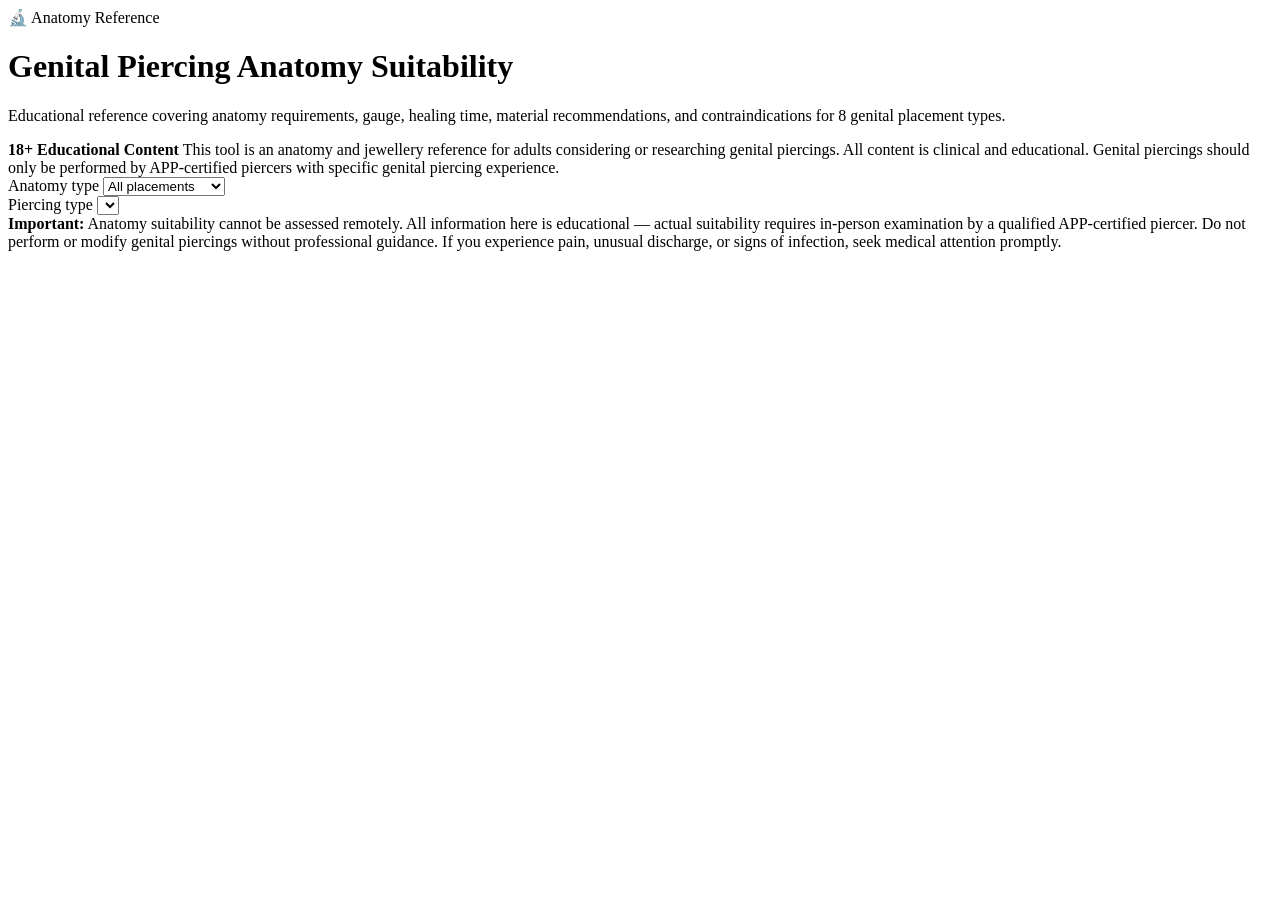
==== index.html @ 676e694c "Publish genital-piercing-suitability standalone widget (static build + docs)" ====
<!DOCTYPE html>
<html lang="en">
<head>
  <meta name="robots" content="noindex, nofollow">
  <script>
    if (window.self !== window.top) {
      document.documentElement.setAttribute('data-theme', 'dark');
      window.addEventListener('message', function(e) {
        if (e.data && e.data.type === 'poli-theme') {
          document.documentElement.setAttribute('data-theme', e.data.light ? 'light' : 'dark');
        }
      });
    }
  </script>
  <meta charset="UTF-8">
  <meta name="viewport" content="width=device-width, initial-scale=1.0">
  <meta name="description" content="Educational anatomy suitability reference for genital piercings — gauge, healing times, material recommendations, and contraindications for 8 genital placement types.">
  <title>Genital Piercing Anatomy Suitability Checker | Poli International</title>
  <link rel="stylesheet" href="/tools/genital-piercing-suitability/css/style.css">
</head>
<body>

<div class="tool-wrapper">

  <header class="tool-header">
    <div class="tool-header__badge">🔬 Anatomy Reference</div>
    <h1>Genital Piercing Anatomy Suitability</h1>
    <p>
      Educational reference covering anatomy requirements, gauge, healing time,
      material recommendations, and contraindications for 8 genital placement types.
    </p>
  </header>

  <div class="age-gate">
    <strong>18+ Educational Content</strong>
    This tool is an anatomy and jewellery reference for adults considering or researching genital piercings.
    All content is clinical and educational. Genital piercings should only be performed by APP-certified
    piercers with specific genital piercing experience.
  </div>

  <div class="select-card">
    <div class="form-grid">
      <div class="form-field">
        <label for="anatomy-filter">Anatomy type</label>
        <select id="anatomy-filter" class="input-field">
          <option value="all">All placements</option>
          <option value="female">Female anatomy</option>
          <option value="male">Male anatomy</option>
        </select>
      </div>
      <div class="form-field">
        <label for="piercing-select">Piercing type</label>
        <select id="piercing-select" class="input-field"></select>
      </div>
    </div>
  </div>

  <div id="piercing-info"></div>

  <div class="disclaimer">
    <strong>Important:</strong> Anatomy suitability cannot be assessed remotely. All information here is
    educational — actual suitability requires in-person examination by a qualified APP-certified piercer.
    Do not perform or modify genital piercings without professional guidance. If you experience pain,
    unusual discharge, or signs of infection, seek medical attention promptly.
  </div>

</div>

<script src="/tools/genital-piercing-suitability/js/app.js"></script>
</body>
</html>
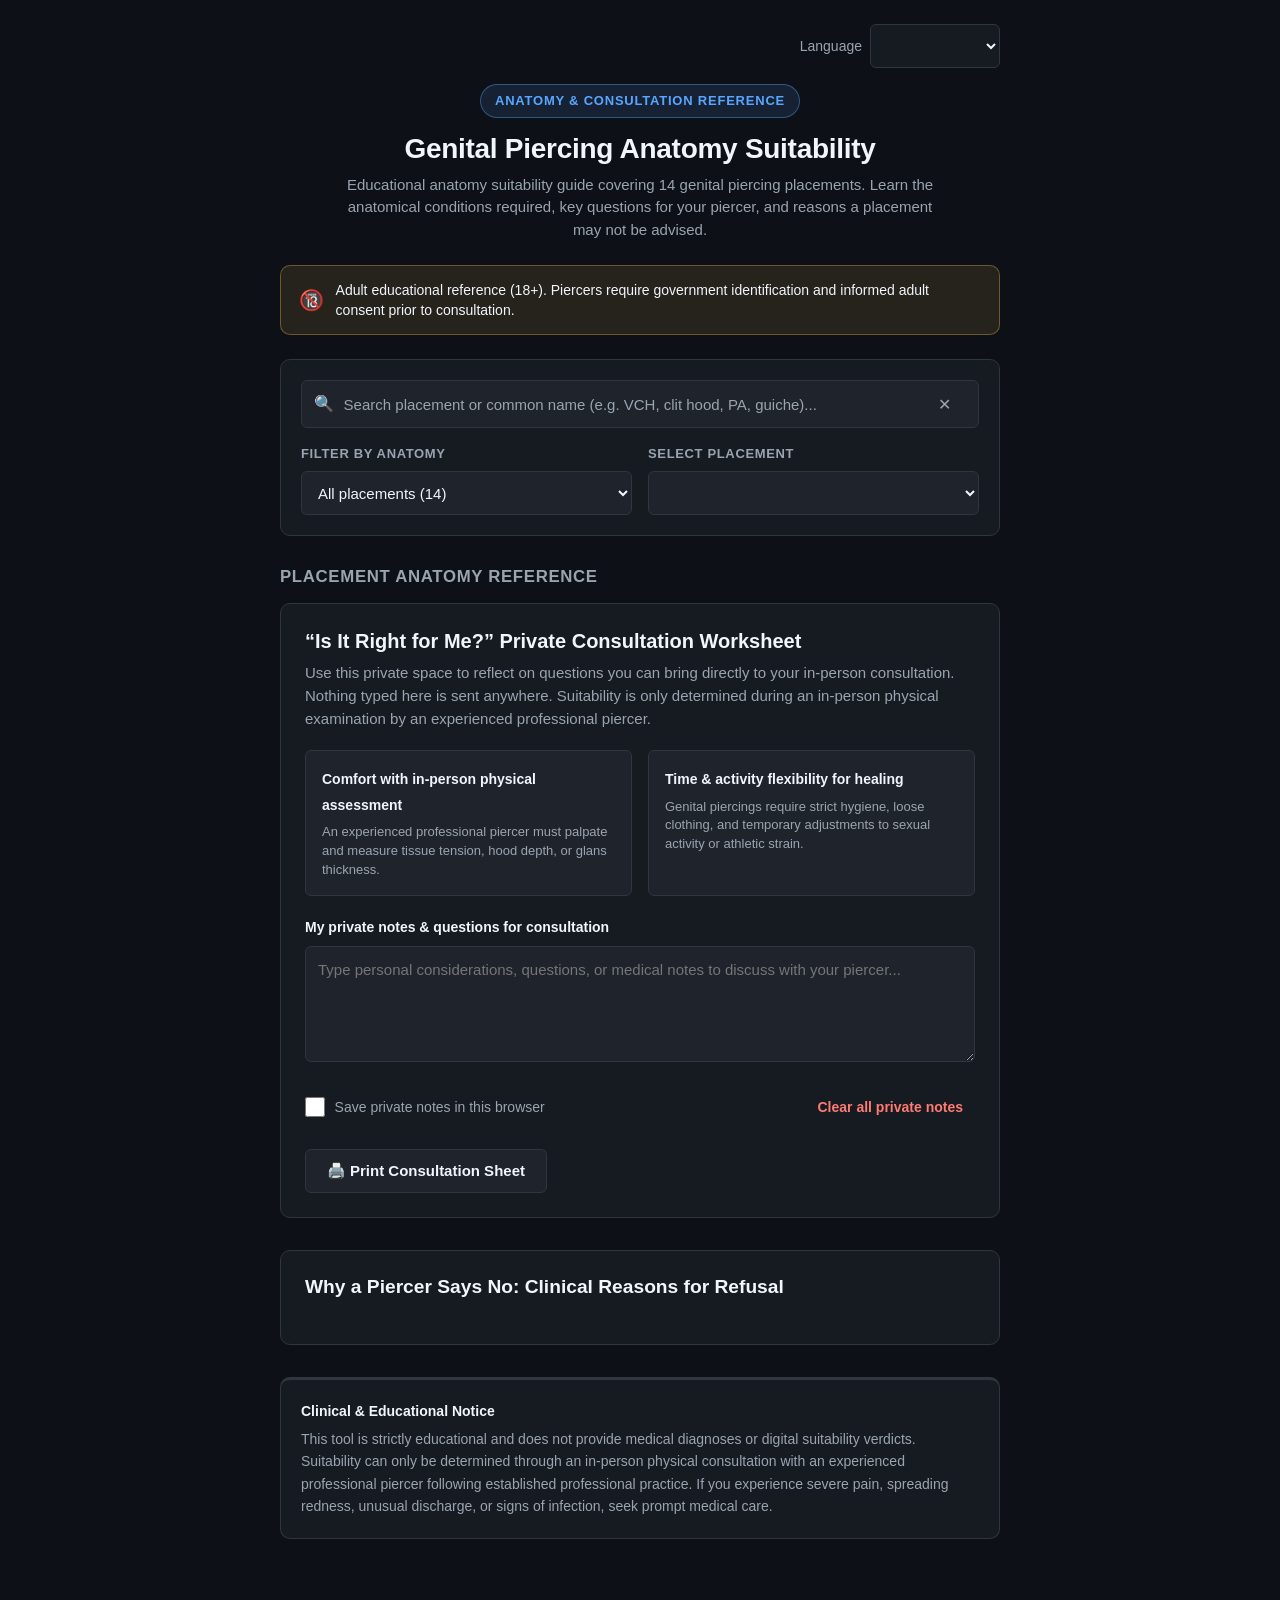
==== commit b6e4a7a0: "sync index.html from the live site The website copy of this tool moved on and the repo did not, so a" ====
--- a/index.html
+++ b/index.html
@@ -1,7 +1,15 @@
 <!DOCTYPE html>
 <html lang="en">
 <head>
+  <meta charset="UTF-8">
+  <meta name="viewport" content="width=device-width, initial-scale=1.0">
   <meta name="robots" content="noindex, nofollow">
+  <title data-i18n="app.page_title">Genital Piercing Anatomy Suitability Checker | Poli International</title>
+  <meta name="description" content="Educational anatomy suitability reference for 14 genital piercing placements: the anatomical requirements, the in-person assessment, starting jewellery, and the reasons a placement is refused.">
+  <meta property="og:title" content="Genital Piercing Anatomy Suitability Checker | Poli International">
+  <meta property="og:description" content="Educational anatomy suitability reference for 14 genital piercing placements: the anatomical requirements, the in-person assessment, starting jewellery, and the reasons a placement is refused.">
+  <meta property="og:type" content="website">
+  <link rel="stylesheet" href="css/style.css">
   <script>
     if (window.self !== window.top) {
       document.documentElement.setAttribute('data-theme', 'dark');
@@ -12,60 +20,162 @@
       });
     }
   </script>
-  <meta charset="UTF-8">
-  <meta name="viewport" content="width=device-width, initial-scale=1.0">
-  <meta name="description" content="Educational anatomy suitability reference for genital piercings — gauge, healing times, material recommendations, and contraindications for 8 genital placement types.">
-  <title>Genital Piercing Anatomy Suitability Checker | Poli International</title>
-  <link rel="stylesheet" href="/tools/genital-piercing-suitability/css/style.css">
 </head>
 <body>
+<div class="tool-wrapper" id="tool-wrapper">
 
-<div class="tool-wrapper">
+  <!-- Top Utilities Bar: Language Switcher -->
+  <div class="top-bar" id="top-bar">
+    <div class="top-bar__lang">
+      <label for="language-select" id="label-language-select" data-i18n="app.lang_label">Language</label>
+      <select id="language-select" class="select-lang" aria-label="Select language" data-i18n-attr="aria-label:app.lang_aria"></select>
+    </div>
+  </div>
 
-  <header class="tool-header">
-    <div class="tool-header__badge">🔬 Anatomy Reference</div>
-    <h1>Genital Piercing Anatomy Suitability</h1>
-    <p>
-      Educational reference covering anatomy requirements, gauge, healing time,
-      material recommendations, and contraindications for 8 genital placement types.
+  <!-- Header -->
+  <header class="tool-header" id="tool-header">
+    <div class="tool-header__badge" id="tool-badge" data-i18n="app.badge">Anatomy &amp; Consultation Reference</div>
+    <h1 id="tool-title" data-i18n="app.title">Genital Piercing Anatomy Suitability</h1>
+    <p id="tool-tagline" class="tool-subtitle" data-i18n="app.tagline">
+      Educational anatomy suitability guide covering 14 genital piercing placements. Learn the anatomical conditions required, key questions for your piercer, and reasons a placement may not be advised.
     </p>
   </header>
 
-  <div class="age-gate">
-    <strong>18+ Educational Content</strong>
-    This tool is an anatomy and jewellery reference for adults considering or researching genital piercings.
-    All content is clinical and educational. Genital piercings should only be performed by APP-certified
-    piercers with specific genital piercing experience.
+  <!-- One line on Age and Consent -->
+  <div class="age-banner" id="age-banner" role="region" aria-label="Age and consent notice" data-i18n-attr="aria-label:app.age_banner_aria">
+    <span class="age-banner__icon" aria-hidden="true">🔞</span>
+    <span id="age-banner-text" data-i18n="app.age_notice">
+      Adult educational reference (18+). Piercers require government identification and informed adult consent prior to consultation.
+    </span>
   </div>
 
-  <div class="select-card">
-    <div class="form-grid">
-      <div class="form-field">
-        <label for="anatomy-filter">Anatomy type</label>
-        <select id="anatomy-filter" class="input-field">
-          <option value="all">All placements</option>
-          <option value="female">Female anatomy</option>
-          <option value="male">Male anatomy</option>
+  <!-- Search and Navigation Controls -->
+  <div class="search-card" id="search-card">
+    <div class="search-field-wrapper">
+      <label for="placement-search" class="visually-hidden" data-i18n="action.search_label">Search piercing placement</label>
+      <div class="search-input-group">
+        <span class="search-icon" aria-hidden="true">🔍</span>
+        <input
+          type="search"
+          id="placement-search"
+          class="search-input"
+          placeholder="Search placement or common name (e.g. VCH, clit hood, PA, guiche)..."
+          data-i18n-attr="placeholder:action.search_placeholder"
+          autocomplete="off"
+        >
+        <button type="button" id="clear-search-btn" class="btn-clear-search" aria-label="Clear search" data-i18n-attr="aria-label:action.clear_search">✕</button>
+      </div>
+    </div>
+
+    <div class="filter-row">
+      <div class="filter-col">
+        <label for="anatomy-filter" class="control-label" data-i18n="action.anatomy_filter_label">Filter by anatomy</label>
+        <select id="anatomy-filter" class="select-field" aria-label="Filter placements by anatomy category" data-i18n-attr="aria-label:action.anatomy_filter_aria">
+          <option value="all" data-i18n="action.filter_all">All placements (14)</option>
+          <option value="female" data-i18n="action.filter_female">Female anatomy placements</option>
+          <option value="male" data-i18n="action.filter_male">Male anatomy placements</option>
+          <option value="neutral" data-i18n="action.filter_neutral">Shared / perineal placements</option>
         </select>
       </div>
-      <div class="form-field">
-        <label for="piercing-select">Piercing type</label>
-        <select id="piercing-select" class="input-field"></select>
+
+      <div class="filter-col">
+        <label for="placement-select" class="control-label" data-i18n="action.select_placement">Select placement</label>
+        <select id="placement-select" class="select-field" aria-label="Select genital piercing placement" data-i18n-attr="aria-label:action.select_placement_aria"></select>
       </div>
     </div>
   </div>
 
-  <div id="piercing-info"></div>
+  <!-- Active Placement Reference Card -->
+  <h2 class="card-mount-title" id="placement-card-title" data-i18n="section.placement_card_title">Placement Anatomy Reference</h2>
+  <main id="placement-card-container" class="card-mount" aria-live="polite"></main>
 
-  <div class="disclaimer">
-    <strong>Important:</strong> Anatomy suitability cannot be assessed remotely. All information here is
-    educational — actual suitability requires in-person examination by a qualified APP-certified piercer.
-    Do not perform or modify genital piercings without professional guidance. If you experience pain,
-    unusual discharge, or signs of infection, seek medical attention promptly.
-  </div>
+  <!-- Interactive Consultation Worksheet: "Is It Right for Me?" -->
+  <section class="worksheet-section" id="worksheet-section">
+    <div class="worksheet-card" id="worksheet-card">
+      <header class="worksheet-header">
+        <h2 class="worksheet-title" data-i18n="section.consult_builder_title">“Is It Right for Me?” Private Consultation Worksheet</h2>
+        <p class="worksheet-intro" data-i18n="section.consult_builder_intro">
+          Use this private space to reflect on questions you can bring directly to your in-person consultation. Nothing typed here is sent anywhere. Suitability is only determined during an in-person physical examination by an experienced professional piercer.
+        </p>
+      </header>
+
+      <div class="worksheet-prompts">
+        <div class="prompt-item">
+          <div class="prompt-header">
+            <span class="prompt-title" data-i18n="prompt.comfort_exam">Comfort with in-person physical assessment</span>
+          </div>
+          <p class="prompt-desc" data-i18n="prompt.comfort_exam_desc">
+            An experienced professional piercer must palpate and measure tissue tension, hood depth, or glans thickness.
+          </p>
+        </div>
+
+        <div class="prompt-item">
+          <div class="prompt-header">
+            <span class="prompt-title" data-i18n="prompt.healing_commitment">Time & activity flexibility for healing</span>
+          </div>
+          <p class="prompt-desc" data-i18n="prompt.healing_commitment_desc">
+            Genital piercings require strict hygiene, loose clothing, and temporary adjustments to sexual activity or athletic strain.
+          </p>
+        </div>
+      </div>
+
+      <div id="talking-points-mount" class="talking-points"></div>
+
+      <div class="notes-field-group">
+        <label for="client-notes-area" class="notes-label" data-i18n="prompt.personal_notes">
+          My private notes & questions for consultation
+        </label>
+        <textarea
+          id="client-notes-area"
+          class="notes-textarea"
+          rows="4"
+          placeholder="Type personal considerations, questions, or medical notes to discuss with your piercer..."
+          data-i18n-attr="placeholder:prompt.personal_notes_placeholder"
+        ></textarea>
+      </div>
+
+      <div class="privacy-controls-row">
+        <label class="checkbox-label" for="save-notes-checkbox">
+          <input type="checkbox" id="save-notes-checkbox">
+          <span data-i18n="action.save_notes_label">Save private notes in this browser</span>
+        </label>
+        <button type="button" id="clear-notes-btn" class="btn btn--text-danger" data-i18n="action.clear_notes">
+          Clear all private notes
+        </button>
+      </div>
+
+      <div class="worksheet-actions">
+        <button type="button" id="print-sheet-btn" class="btn btn--secondary" data-i18n="action.print_sheet">
+          🖨️ Print Consultation Sheet
+        </button>
+      </div>
+    </div>
+  </section>
+
+  <!-- Shared Section: Why a Piercer Says No -->
+  <section class="shared-reasons-section" id="shared-reasons-section">
+    <h2 class="shared-title" data-i18n="section.shared_reasons_title">
+      Why a Piercer Says No: Clinical Reasons for Refusal
+    </h2>
+    <div id="shared-reasons-container"></div>
+  </section>
+
+  <!-- Clinical & Educational Disclaimer -->
+  <footer class="tool-disclaimer" id="tool-disclaimer" role="contentinfo">
+    <strong data-i18n="disclaimer.title">Clinical & Educational Notice</strong>
+    <p data-i18n="disclaimer.body">
+      This tool is strictly educational and does not provide medical diagnoses or digital suitability verdicts. Suitability can only be determined through an in-person physical consultation with an experienced professional piercer following established professional practice. If you experience severe pain, spreading redness, unusual discharge, or signs of infection, seek prompt medical care.
+    </p>
+  </footer>
 
 </div>
 
-<script src="/tools/genital-piercing-suitability/js/app.js"></script>
+<!-- Printable Container (Rendered on Demand for Print) -->
+<div id="printable-consultation-sheet" class="print-only" aria-hidden="true"></div>
+
+<!-- Scripts loaded in synchronous document order -->
+<script src="js/i18n.js"></script>
+<script src="js/diagrams.js"></script>
+<script src="js/app.js"></script>
 </body>
 </html>
--- a/css/style.css
+++ b/css/style.css
@@ -0,0 +1,995 @@
+/* ==========================================================================
+   Genital Piercing Anatomy Suitability Checker, V2 Stylesheet
+   Pure CSS custom properties, WCAG AA compliant contrast in both themes.
+   ========================================================================== */
+
+:root {
+  --bg: #0d1117;
+  --bg-card: #161b22;
+  --bg-input: #1f242c;
+  --bg-hover: #262c36;
+  --border: #30363d;
+  --border-focus: #58a6ff;
+  --text-main: #f0f6fc;
+  --text-muted: #9aa4b0;
+  --primary: #58a6ff;
+  --primary-hover: #79b8ff;
+  --primary-bg: rgba(88, 166, 255, 0.12);
+  --primary-border: rgba(88, 166, 255, 0.4);
+  --btn-primary-bg: #58a6ff;
+  --btn-primary-text: #0d1117;
+  --warning: #d4a847;
+  --warning-bg: rgba(212, 168, 71, 0.12);
+  --warning-border: rgba(212, 168, 71, 0.4);
+  --danger: #ff7b72;
+  --radius: 10px;
+  --radius-sm: 6px;
+}
+
+[data-theme="light"] {
+  --bg: #f6f8fa;
+  --bg-card: #ffffff;
+  --bg-input: #f0f2f5;
+  --bg-hover: #e9ecf0;
+  --border: #d0d7de;
+  --border-focus: #0969da;
+  --text-main: #1f2328;
+  --text-muted: #57606a;
+  --primary: #0969da;
+  --primary-hover: #0550ae;
+  --primary-bg: rgba(9, 105, 218, 0.08);
+  --primary-border: rgba(9, 105, 218, 0.28);
+  --btn-primary-bg: #0969da;
+  --btn-primary-text: #ffffff;
+  --warning: #744500;
+  --warning-bg: rgba(180, 100, 0, 0.08);
+  --warning-border: rgba(180, 100, 0, 0.35);
+  --danger: #cf222e;
+}
+
+/* Rule 9: Never override hidden in CSS */
+[hidden] {
+  display: none !important;
+}
+
+*, *::before, *::after {
+  box-sizing: border-box;
+  margin: 0;
+  padding: 0;
+}
+
+html, body {
+  overflow-x: hidden;
+}
+
+body {
+  background: var(--bg);
+  color: var(--text-main);
+  font-family: -apple-system, BlinkMacSystemFont, 'Segoe UI', Roboto, Helvetica, Arial, sans-serif;
+  font-size: 16px;
+  line-height: 1.6;
+  padding: 1.5rem 1rem 4rem;
+  min-height: 100vh;
+  -webkit-text-size-adjust: 100%;
+}
+
+.tool-wrapper {
+  max-width: 720px;
+  width: 100%;
+  margin: 0 auto;
+}
+
+/* Accessibility */
+.visually-hidden {
+  position: absolute;
+  width: 1px;
+  height: 1px;
+  padding: 0;
+  margin: -1px;
+  overflow: hidden;
+  clip: rect(0, 0, 0, 0);
+  white-space: nowrap;
+  border: 0;
+}
+
+/* Top Utilities Bar */
+.top-bar {
+  display: flex;
+  justify-content: flex-end;
+  align-items: center;
+  margin-bottom: 1rem;
+}
+
+.top-bar__lang {
+  display: flex;
+  align-items: center;
+  gap: 0.5rem;
+  font-size: 0.875rem;
+  color: var(--text-muted);
+}
+
+.select-lang {
+  background: var(--bg-card);
+  color: var(--text-main);
+  border: 1px solid var(--border);
+  border-radius: var(--radius-sm);
+  padding: 0.4rem 0.75rem;
+  font-size: 0.875rem;
+  min-height: 44px;
+  min-width: 130px;
+  cursor: pointer;
+}
+
+.select-lang:focus {
+  border-color: var(--border-focus);
+  outline: none;
+}
+
+/* Header */
+.tool-header {
+  text-align: center;
+  margin-bottom: 1.5rem;
+}
+
+.tool-header__badge {
+  display: inline-flex;
+  align-items: center;
+  gap: 0.4rem;
+  background: var(--primary-bg);
+  border: 1px solid var(--primary-border);
+  color: var(--primary);
+  font-size: 0.8125rem;
+  font-weight: 700;
+  letter-spacing: 0.06em;
+  text-transform: uppercase;
+  padding: 0.35rem 0.9rem;
+  border-radius: 20px;
+  margin-bottom: 0.8rem;
+  white-space: nowrap;
+}
+
+.tool-header h1 {
+  font-size: 1.75rem;
+  font-weight: 800;
+  color: var(--text-main);
+  margin-bottom: 0.5rem;
+  letter-spacing: -0.01em;
+  line-height: 1.25;
+}
+
+.tool-subtitle {
+  color: var(--text-muted);
+  max-width: 600px;
+  margin: 0 auto;
+  font-size: 0.9375rem;
+  line-height: 1.5;
+}
+
+/* Age & Consent Notice */
+.age-banner {
+  display: flex;
+  align-items: center;
+  gap: 0.75rem;
+  background: var(--warning-bg);
+  border: 1px solid var(--warning-border);
+  border-radius: var(--radius);
+  padding: 0.85rem 1.1rem;
+  margin-bottom: 1.5rem;
+  font-size: 0.875rem;
+  color: var(--text-main);
+  line-height: 1.45;
+}
+
+.age-banner__icon {
+  font-size: 1.25rem;
+  flex-shrink: 0;
+}
+
+/* Search and Navigation Card */
+.search-card {
+  background: var(--bg-card);
+  border: 1px solid var(--border);
+  border-radius: var(--radius);
+  padding: 1.25rem;
+  margin-bottom: 1.5rem;
+}
+
+.search-field-wrapper {
+  margin-bottom: 1rem;
+}
+
+.search-input-group {
+  display: flex;
+  align-items: center;
+  background: var(--bg-input);
+  border: 1px solid var(--border);
+  border-radius: var(--radius-sm);
+  padding: 0 0.75rem;
+  min-height: 48px;
+  transition: border-color 0.15s ease, box-shadow 0.15s ease;
+}
+
+.search-input-group:focus-within {
+  border-color: var(--border-focus);
+  box-shadow: 0 0 0 3px var(--primary-bg);
+}
+
+.search-icon {
+  margin-right: 0.6rem;
+  font-size: 1rem;
+  color: var(--text-muted);
+  flex-shrink: 0;
+}
+
+.search-input {
+  width: 100%;
+  background: transparent;
+  border: none;
+  color: var(--text-main);
+  font-size: 0.9375rem;
+  padding: 0.65rem 0;
+  outline: none;
+}
+
+.search-input::placeholder {
+  color: var(--text-muted);
+}
+
+.btn-clear-search {
+  background: transparent;
+  border: none;
+  color: var(--text-muted);
+  font-size: 1rem;
+  cursor: pointer;
+  min-width: 44px;
+  min-height: 44px;
+  display: inline-flex;
+  align-items: center;
+  justify-content: center;
+  border-radius: 4px;
+  flex-shrink: 0;
+}
+
+.btn-clear-search:hover {
+  color: var(--text-main);
+  background: var(--bg-hover);
+}
+
+.filter-row {
+  display: grid;
+  grid-template-columns: 1fr 1fr;
+  gap: 1rem;
+}
+
+.filter-col {
+  display: flex;
+  flex-direction: column;
+}
+
+.control-label {
+  font-size: 0.8125rem;
+  font-weight: 700;
+  color: var(--text-muted);
+  text-transform: uppercase;
+  letter-spacing: 0.05em;
+  margin-bottom: 0.4rem;
+}
+
+.select-field {
+  width: 100%;
+  background: var(--bg-input);
+  border: 1px solid var(--border);
+  border-radius: var(--radius-sm);
+  color: var(--text-main);
+  font-size: 0.9375rem;
+  padding: 0.55rem 0.75rem;
+  outline: none;
+  min-height: 44px;
+  cursor: pointer;
+}
+
+.select-field:focus {
+  border-color: var(--border-focus);
+  box-shadow: 0 0 0 3px var(--primary-bg);
+}
+
+/* Card */
+.card {
+  background: var(--bg-card);
+  border: 1px solid var(--border);
+  border-radius: var(--radius);
+  overflow: hidden;
+  margin-bottom: 1.5rem;
+  word-wrap: break-word;
+  overflow-wrap: break-word;
+}
+
+.card--empty {
+  padding: 2.5rem 1.5rem;
+  text-align: center;
+  color: var(--text-muted);
+}
+
+.card-header {
+  padding: 1.25rem 1.5rem 0.85rem;
+  border-bottom: 1px solid var(--border);
+}
+
+.card-title-row {
+  display: flex;
+  align-items: center;
+  justify-content: space-between;
+  gap: 0.75rem;
+  margin-bottom: 0.4rem;
+  flex-wrap: wrap;
+}
+
+.card-title {
+  font-size: 1.35rem;
+  font-weight: 800;
+  color: var(--primary);
+  line-height: 1.3;
+}
+
+.badge {
+  display: inline-block;
+  font-size: 0.8125rem;
+  font-weight: 700;
+  letter-spacing: 0.05em;
+  padding: 0.25rem 0.65rem;
+  border-radius: 4px;
+  white-space: nowrap;
+}
+
+.badge--anatomy {
+  background: var(--primary-bg);
+  border: 1px solid var(--primary-border);
+  color: var(--primary);
+}
+
+.card-desc {
+  font-size: 0.9375rem;
+  color: var(--text-muted);
+  line-height: 1.5;
+}
+
+/* Diagram section (Quiet reading) */
+.diagram-section {
+  border-bottom: 1px solid var(--border);
+  background: var(--bg-input);
+}
+
+.btn--toggle-diagram {
+  width: 100%;
+  display: flex;
+  align-items: center;
+  gap: 0.5rem;
+  background: transparent;
+  border: none;
+  color: var(--text-main);
+  font-size: 0.875rem;
+  font-weight: 600;
+  letter-spacing: 0.02em;
+  padding: 0.75rem 1.5rem;
+  cursor: pointer;
+  text-align: left;
+  min-height: 44px;
+}
+
+.btn--toggle-diagram:hover {
+  background: var(--bg-hover);
+  color: var(--text-main);
+}
+
+.btn-icon {
+  font-size: 0.75rem;
+  color: var(--primary);
+}
+
+.diagram-container {
+  padding: 0 1.5rem 1.25rem;
+}
+
+.diagram-wrapper {
+  max-width: 500px;
+  margin: 0 auto;
+}
+
+.schematic-svg {
+  width: 100%;
+  height: auto;
+  display: block;
+}
+
+/* Card Sections */
+.card-section {
+  padding: 1.15rem 1.5rem;
+  border-bottom: 1px solid var(--border);
+}
+
+.card-section:last-child {
+  border-bottom: none;
+}
+
+.card-section--warning {
+  background: var(--warning-bg);
+}
+
+.card-section--facts {
+  background: var(--bg-input);
+}
+
+.card-section--questions {
+  background: var(--bg-card);
+}
+
+.section-heading {
+  font-size: 0.8125rem;
+  font-weight: 700;
+  text-transform: uppercase;
+  letter-spacing: 0.05em;
+  color: var(--text-muted);
+  margin-bottom: 0.45rem;
+}
+
+.heading--warning {
+  color: var(--warning);
+}
+
+.section-body {
+  font-size: 0.9375rem;
+  color: var(--text-main);
+  line-height: 1.6;
+}
+
+/* Facts Grid */
+.facts-grid {
+  display: grid;
+  grid-template-columns: 1fr 1fr;
+  gap: 1rem;
+  margin-bottom: 0.75rem;
+}
+
+.fact-item {
+  display: flex;
+  flex-direction: column;
+  gap: 0.25rem;
+  font-size: 0.9375rem;
+}
+
+.fact-item--extra {
+  margin-bottom: 0.5rem;
+}
+
+.fact-label {
+  font-size: 0.8125rem;
+  font-weight: 700;
+  text-transform: uppercase;
+  letter-spacing: 0.05em;
+  color: var(--text-muted);
+}
+
+.fact-value {
+  color: var(--text-main);
+  font-weight: 600;
+}
+
+.fact-link {
+  font-size: 0.875rem;
+  color: var(--primary);
+  text-decoration: underline;
+  text-underline-offset: 3px;
+  display: inline-flex;
+  align-items: center;
+  min-height: 38px;
+  font-weight: 500;
+}
+
+.fact-link:hover {
+  color: var(--primary-hover);
+}
+
+.fact-subtext {
+  font-size: 0.8125rem;
+  color: var(--text-muted);
+  font-style: italic;
+  margin-top: 0.5rem;
+  padding-top: 0.5rem;
+  border-top: 1px dashed var(--border);
+  line-height: 1.5;
+}
+
+/* Questions to Ask Piercer */
+.questions-list {
+  padding-left: 1.3rem;
+  margin-bottom: 1.25rem;
+}
+
+.questions-list li {
+  font-size: 0.9375rem;
+  color: var(--text-main);
+  margin-bottom: 0.6rem;
+  line-height: 1.55;
+}
+
+.card-actions {
+  display: flex;
+  gap: 0.75rem;
+  margin-top: 1rem;
+}
+
+/* Buttons */
+.btn {
+  display: inline-flex;
+  align-items: center;
+  justify-content: center;
+  gap: 0.5rem;
+  font-size: 0.9375rem;
+  font-weight: 600;
+  padding: 0.65rem 1.3rem;
+  border-radius: var(--radius-sm);
+  cursor: pointer;
+  border: 1px solid transparent;
+  transition: background 0.15s ease, border-color 0.15s ease;
+  min-height: 44px;
+  line-height: 1.2;
+  text-align: center;
+  white-space: nowrap;
+}
+
+.btn--primary {
+  background: var(--btn-primary-bg);
+  color: var(--btn-primary-text);
+  border-color: var(--primary);
+}
+
+.btn--primary:hover {
+  opacity: 0.92;
+}
+
+.btn--secondary {
+  background: var(--bg-input);
+  color: var(--text-main);
+  border-color: var(--border);
+}
+
+.btn--secondary:hover {
+  background: var(--bg-hover);
+  border-color: var(--border-focus);
+}
+
+.btn--text-danger {
+  background: transparent;
+  color: var(--danger);
+  border: none;
+  font-size: 0.875rem;
+  font-weight: 600;
+  cursor: pointer;
+  padding: 0.5rem 0.75rem;
+  border-radius: var(--radius-sm);
+  min-height: 44px;
+  display: inline-flex;
+  align-items: center;
+}
+
+.btn--text-danger:hover {
+  text-decoration: underline;
+  background: var(--bg-hover);
+}
+
+/* Worksheet: Is It Right For Me */
+.worksheet-section {
+  margin-bottom: 2rem;
+}
+
+.worksheet-card {
+  background: var(--bg-card);
+  border: 1px solid var(--border);
+  border-radius: var(--radius);
+  padding: 1.5rem;
+}
+
+.worksheet-header {
+  margin-bottom: 1.25rem;
+}
+
+.worksheet-title {
+  font-size: 1.25rem;
+  font-weight: 800;
+  color: var(--text-main);
+  margin-bottom: 0.4rem;
+  line-height: 1.3;
+}
+
+.worksheet-intro {
+  font-size: 0.9375rem;
+  color: var(--text-muted);
+  line-height: 1.55;
+}
+
+.worksheet-prompts {
+  display: grid;
+  grid-template-columns: 1fr 1fr;
+  gap: 1rem;
+  margin-bottom: 1.25rem;
+}
+
+.prompt-item {
+  background: var(--bg-input);
+  border: 1px solid var(--border);
+  border-radius: var(--radius-sm);
+  padding: 0.95rem 1rem;
+}
+
+.prompt-title {
+  font-size: 0.875rem;
+  font-weight: 700;
+  color: var(--text-main);
+}
+
+.prompt-desc {
+  font-size: 0.8125rem;
+  color: var(--text-muted);
+  margin-top: 0.35rem;
+  line-height: 1.45;
+}
+
+.notes-field-group {
+  margin-bottom: 1rem;
+}
+
+.notes-label {
+  display: block;
+  font-size: 0.875rem;
+  font-weight: 700;
+  color: var(--text-main);
+  margin-bottom: 0.45rem;
+}
+
+.notes-textarea {
+  width: 100%;
+  background: var(--bg-input);
+  border: 1px solid var(--border);
+  border-radius: var(--radius-sm);
+  color: var(--text-main);
+  font-family: inherit;
+  font-size: 0.9375rem;
+  padding: 0.75rem;
+  resize: vertical;
+  min-height: 90px;
+  outline: none;
+  line-height: 1.5;
+}
+
+.notes-textarea:focus {
+  border-color: var(--border-focus);
+  box-shadow: 0 0 0 3px var(--primary-bg);
+}
+
+.privacy-controls-row {
+  display: flex;
+  justify-content: space-between;
+  align-items: center;
+  flex-wrap: wrap;
+  gap: 0.75rem;
+  margin-bottom: 1.25rem;
+  font-size: 0.875rem;
+  color: var(--text-muted);
+}
+
+.checkbox-label {
+  display: inline-flex;
+  align-items: center;
+  gap: 0.6rem;
+  cursor: pointer;
+  user-select: none;
+  min-height: 44px;
+}
+
+.checkbox-label input[type="checkbox"] {
+  width: 20px;
+  height: 20px;
+  cursor: pointer;
+}
+
+.worksheet-actions {
+  display: flex;
+  gap: 0.75rem;
+}
+
+/* Shared Reasons Section */
+.shared-reasons-section {
+  background: var(--bg-card);
+  border: 1px solid var(--border);
+  border-radius: var(--radius);
+  padding: 1.5rem;
+  margin-bottom: 2rem;
+}
+
+.shared-title {
+  font-size: 1.2rem;
+  font-weight: 800;
+  color: var(--text-main);
+  margin-bottom: 1.25rem;
+  line-height: 1.3;
+}
+
+.shared-reasons-grid {
+  display: grid;
+  grid-template-columns: 1fr;
+  gap: 0.9rem;
+}
+
+.shared-reason-card {
+  background: var(--bg-input);
+  border-left: 3px solid var(--warning);
+  border-radius: 0 var(--radius-sm) var(--radius-sm) 0;
+  padding: 0.9rem 1rem;
+}
+
+.shared-reason-card h4 {
+  font-size: 0.9375rem;
+  font-weight: 700;
+  color: var(--text-main);
+  margin-bottom: 0.3rem;
+}
+
+.shared-reason-card p {
+  font-size: 0.875rem;
+  color: var(--text-muted);
+  line-height: 1.5;
+}
+
+/* Disclaimer Footer */
+.tool-disclaimer {
+  background: var(--bg-card);
+  border: 1px solid var(--border);
+  border-top: 3px solid var(--border);
+  border-radius: var(--radius);
+  padding: 1.25rem;
+  font-size: 0.875rem;
+  color: var(--text-muted);
+  line-height: 1.6;
+}
+
+.tool-disclaimer strong {
+  display: block;
+  color: var(--text-main);
+  margin-bottom: 0.35rem;
+}
+
+/* ==========================================================================
+   Mobile Precision (Down to 360px)
+   Zero sideways scroll, comfortable tap targets, responsive stacking.
+   ========================================================================== */
+
+@media (max-width: 540px) {
+  .filter-row {
+    grid-template-columns: 1fr;
+  }
+
+  .facts-grid {
+    grid-template-columns: 1fr;
+  }
+
+  .worksheet-prompts {
+    grid-template-columns: 1fr;
+  }
+}
+
+@media (max-width: 480px) {
+  body {
+    padding: 1rem 0.75rem 3rem;
+  }
+
+  .tool-header h1 {
+    font-size: 1.45rem;
+  }
+
+  .search-card {
+    padding: 1rem;
+  }
+
+  .card-header {
+    padding: 1rem 1rem 0.75rem;
+  }
+
+  .card-section {
+    padding: 1rem;
+  }
+
+  .diagram-container {
+    padding: 0 0.75rem 1rem;
+  }
+
+  .btn--toggle-diagram {
+    padding: 0.75rem 1rem;
+  }
+
+  .worksheet-card {
+    padding: 1rem;
+  }
+
+  .shared-reasons-section {
+    padding: 1rem;
+  }
+
+  .tool-disclaimer {
+    padding: 1rem;
+  }
+
+  .card-actions,
+  .worksheet-actions {
+    flex-direction: column;
+  }
+
+  .card-actions .btn,
+  .worksheet-actions .btn {
+    width: 100%;
+  }
+}
+
+/* ==========================================================================
+   Print Stylesheet (@media print)
+   Single-page format, pure black-and-white, zero ink-heavy fills, zero nav.
+   ========================================================================== */
+.print-only {
+  display: none;
+}
+
+@media print {
+  @page {
+    size: A4 portrait;
+    margin: 1.2cm 1.5cm;
+  }
+
+  *, *::before, *::after {
+    background: transparent !important;
+    color: #000000 !important;
+    box-shadow: none !important;
+    text-shadow: none !important;
+  }
+
+  body {
+    background: #ffffff !important;
+    color: #000000 !important;
+    font-size: 10pt;
+    line-height: 1.35;
+    padding: 0 !important;
+  }
+
+  .tool-wrapper {
+    display: none !important;
+  }
+
+  .print-only {
+    display: block !important;
+    max-width: 100% !important;
+    padding: 0 !important;
+  }
+
+  .print-page {
+    page-break-inside: avoid;
+  }
+
+  .print-header {
+    border-bottom: 1.5pt solid #000000;
+    padding-bottom: 6pt;
+    margin-bottom: 10pt;
+  }
+
+  .print-header h1 {
+    font-size: 14pt;
+    font-weight: bold;
+    margin-bottom: 2pt;
+    color: #000000;
+  }
+
+  .print-sub {
+    font-size: 8.5pt;
+    color: #333333;
+  }
+
+  .print-section {
+    margin-bottom: 8pt;
+    page-break-inside: avoid;
+  }
+
+  .print-section h2 {
+    font-size: 11pt;
+    font-weight: bold;
+    border-bottom: 0.75pt solid #888888;
+    padding-bottom: 2pt;
+    margin-bottom: 4pt;
+  }
+
+  .print-section h3 {
+    font-size: 10pt;
+    font-weight: bold;
+    margin-bottom: 3pt;
+  }
+
+  .print-section p {
+    font-size: 9.5pt;
+    margin-bottom: 2pt;
+  }
+
+  .print-list {
+    padding-left: 14pt;
+    margin-bottom: 6pt;
+  }
+
+  .print-list li {
+    font-size: 9pt;
+    margin-bottom: 2pt;
+    line-height: 1.3;
+  }
+
+  .print-notes-box {
+    border: 0.75pt solid #555555;
+    border-radius: 3pt;
+    padding: 6pt;
+    min-height: 50pt;
+    max-height: 100pt;
+    font-size: 9pt;
+  }
+
+  .print-empty {
+    font-style: italic;
+    color: #555555;
+  }
+
+  .print-footer {
+    border-top: 0.75pt solid #888888;
+    padding-top: 5pt;
+    margin-top: 10pt;
+    font-size: 8pt;
+    color: #444444;
+    line-height: 1.25;
+  }
+}
+
+/* Card region heading and the worksheet's talking-points ending. */
+.card-mount-title {
+  margin: 1.75rem 0 0.75rem;
+  font-size: 1.05rem;
+  font-weight: 700;
+  letter-spacing: 0.04em;
+  text-transform: uppercase;
+  color: var(--text-muted);
+}
+
+.talking-points {
+  margin: 1.25rem 0 0;
+  padding: 1rem 1.25rem;
+  border: 1px solid var(--border);
+  border-left: 3px solid var(--primary);
+  border-radius: var(--radius-sm);
+  background: var(--bg-input);
+}
+
+.talking-points:empty {
+  display: none;
+}
+
+.talking-points__title {
+  margin: 0 0 0.25rem;
+  font-size: 1rem;
+  font-weight: 700;
+}
+
+.talking-points__context {
+  margin: 0 0 0.6rem;
+  font-size: 0.9rem;
+  color: var(--text-muted);
+}
+
+.talking-points__list {
+  margin: 0;
+  padding-left: 1.25rem;
+}
+
+.talking-points__list li {
+  margin: 0.3rem 0;
+  line-height: 1.5;
+}
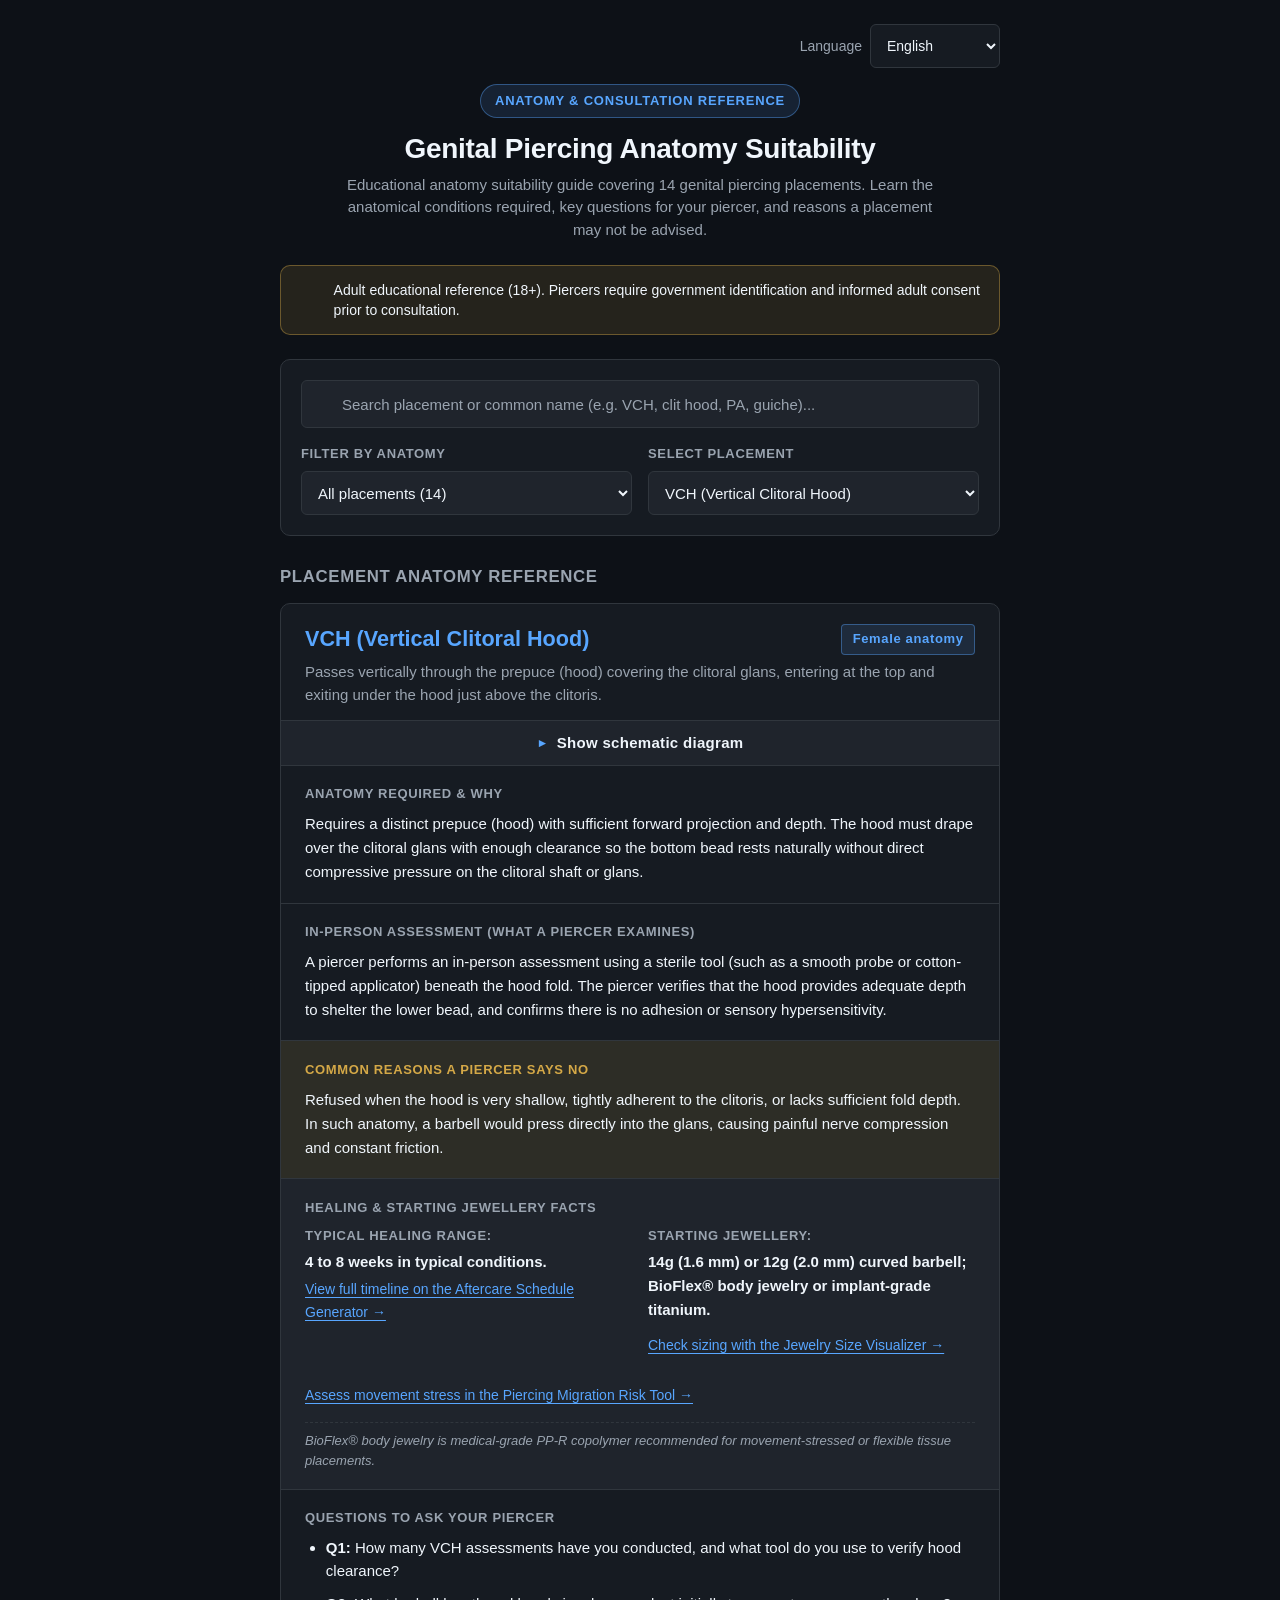
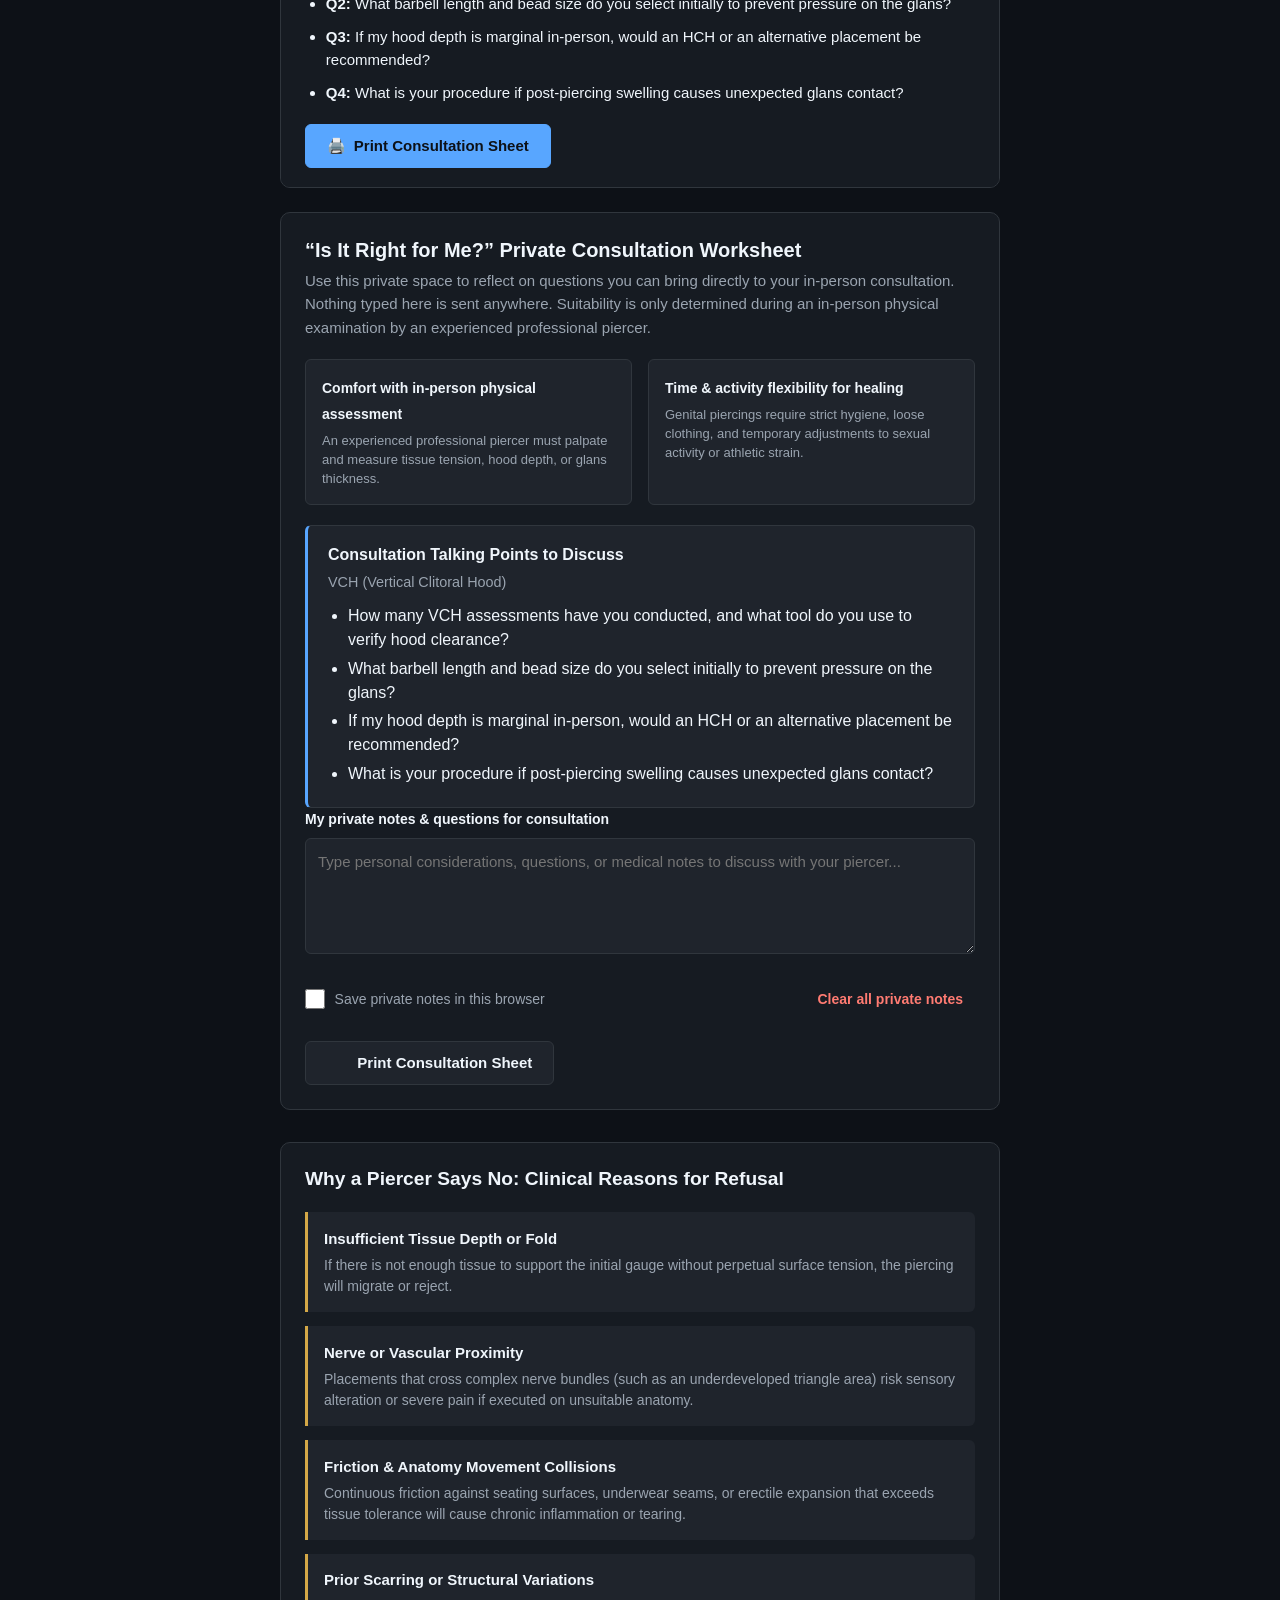
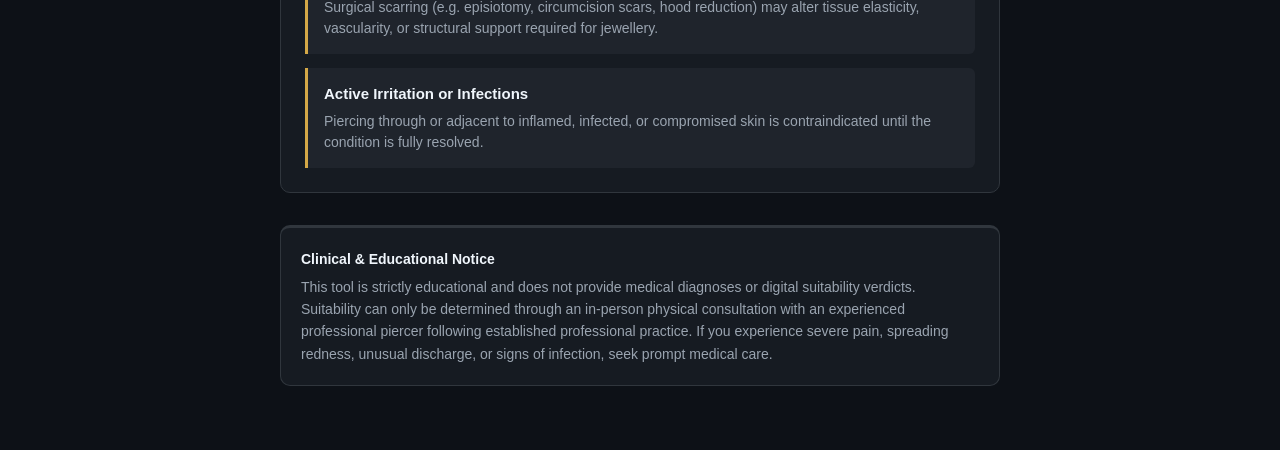
==== commit 047c0324: "sync index.html from the live site The website copy of this tool moved on and the repo did not, so a" ====
--- a/index.html
+++ b/index.html
@@ -43,7 +43,7 @@
 
   <!-- One line on Age and Consent -->
   <div class="age-banner" id="age-banner" role="region" aria-label="Age and consent notice" data-i18n-attr="aria-label:app.age_banner_aria">
-    <span class="age-banner__icon" aria-hidden="true">🔞</span>
+    <span class="age-banner__icon" aria-hidden="true"><svg class=ti-i width=1.15em height=1.15em aria-hidden=true style=vertical-align:-.18em;flex:none><use href=../shared/icons.svg#i-warn></use></svg></span>
     <span id="age-banner-text" data-i18n="app.age_notice">
       Adult educational reference (18+). Piercers require government identification and informed adult consent prior to consultation.
     </span>
@@ -54,7 +54,7 @@
     <div class="search-field-wrapper">
       <label for="placement-search" class="visually-hidden" data-i18n="action.search_label">Search piercing placement</label>
       <div class="search-input-group">
-        <span class="search-icon" aria-hidden="true">🔍</span>
+        <span class="search-icon" aria-hidden="true"><svg class=ti-i width=1.15em height=1.15em aria-hidden=true style=vertical-align:-.18em;flex:none><use href=../shared/icons.svg#i-search></use></svg></span>
         <input
           type="search"
           id="placement-search"
@@ -63,7 +63,7 @@
           data-i18n-attr="placeholder:action.search_placeholder"
           autocomplete="off"
         >
-        <button type="button" id="clear-search-btn" class="btn-clear-search" aria-label="Clear search" data-i18n-attr="aria-label:action.clear_search">✕</button>
+        <button type="button" id="clear-search-btn" class="btn-clear-search" aria-label="Clear search" data-i18n-attr="aria-label:action.clear_search"><svg class=ti-i width=1.15em height=1.15em aria-hidden=true style=vertical-align:-.18em;flex:none><use href=../shared/icons.svg#i-x></use></svg></button>
       </div>
     </div>
 
@@ -145,8 +145,8 @@
       </div>
 
       <div class="worksheet-actions">
-        <button type="button" id="print-sheet-btn" class="btn btn--secondary" data-i18n="action.print_sheet">
-          🖨️ Print Consultation Sheet
+        <button type="button" id="print-sheet-btn" class="btn btn--secondary">
+          <svg class=ti-i width=1.15em height=1.15em aria-hidden=true style=vertical-align:-.18em;flex:none;margin-inline-end:.35em><use href=../shared/icons.svg#i-print></use></svg><span data-i18n="action.print_sheet" style="color:inherit">Print Consultation Sheet</span>
         </button>
       </div>
     </div>
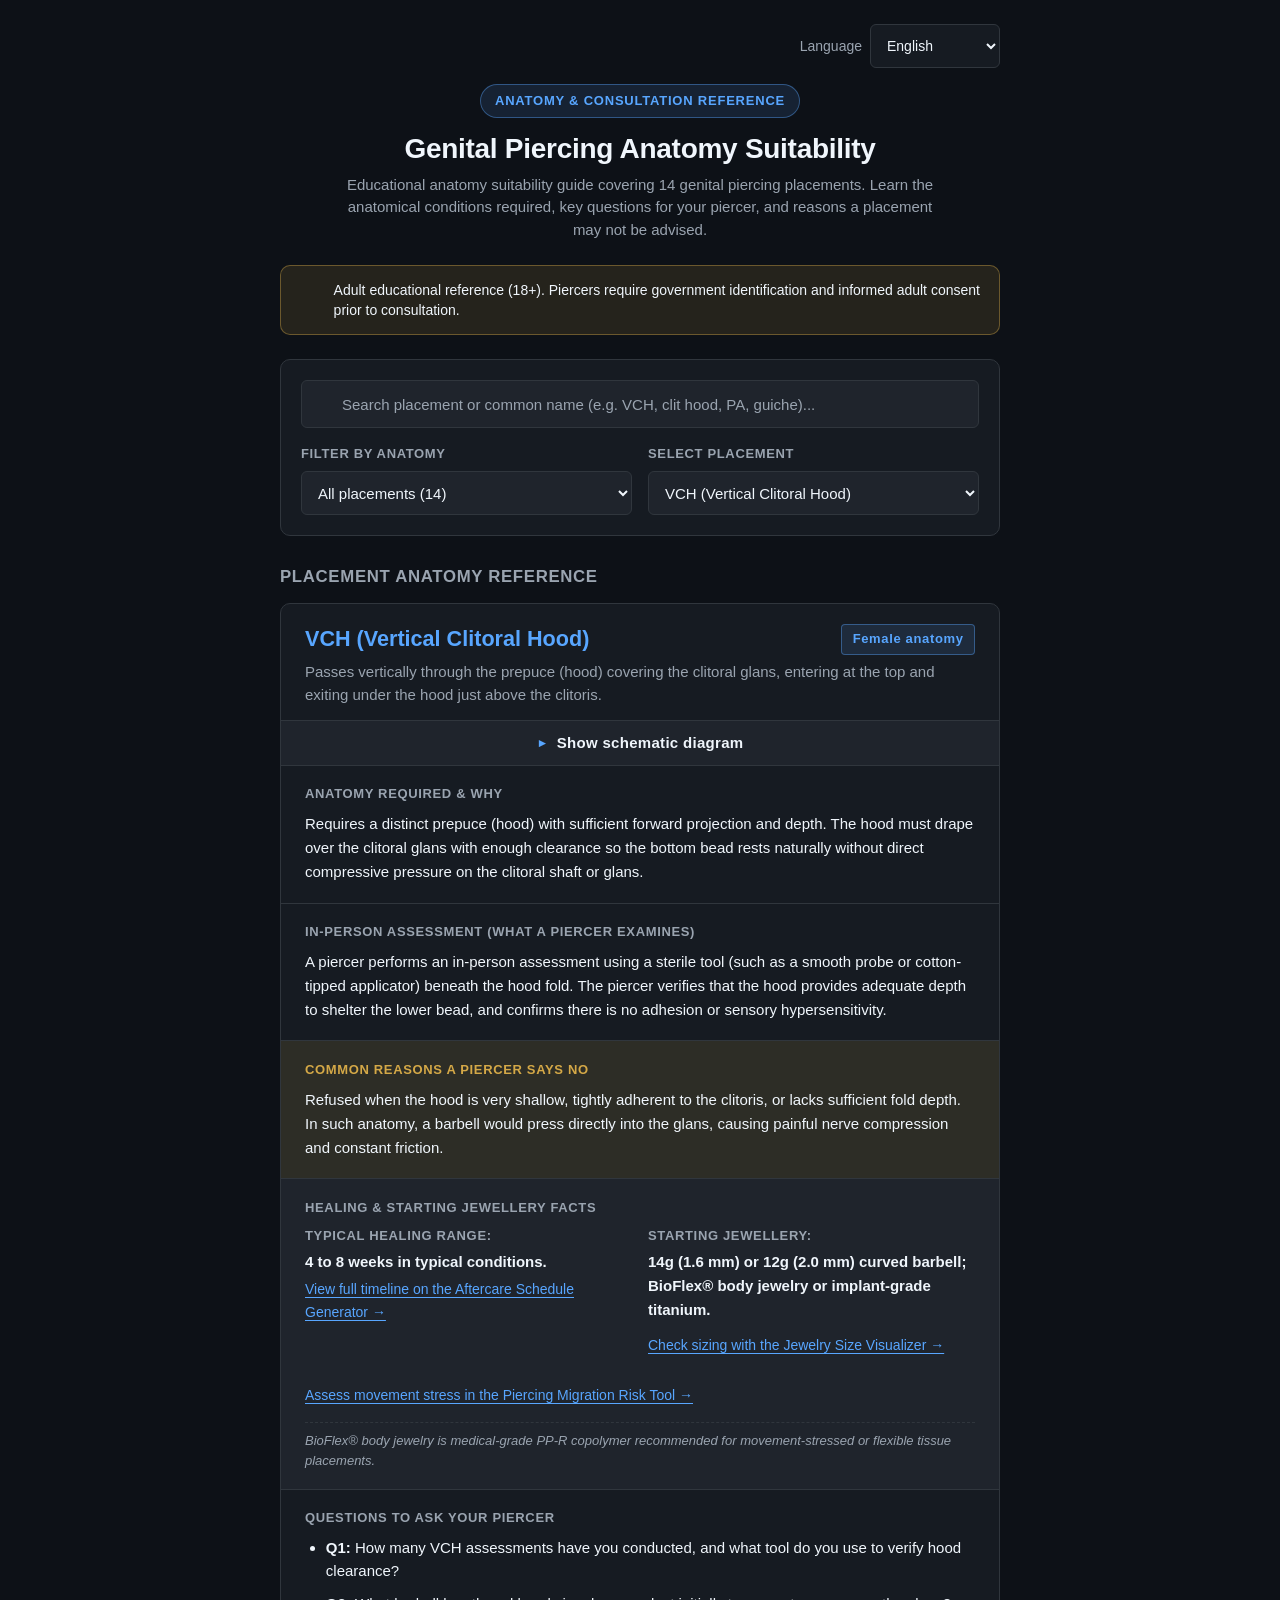
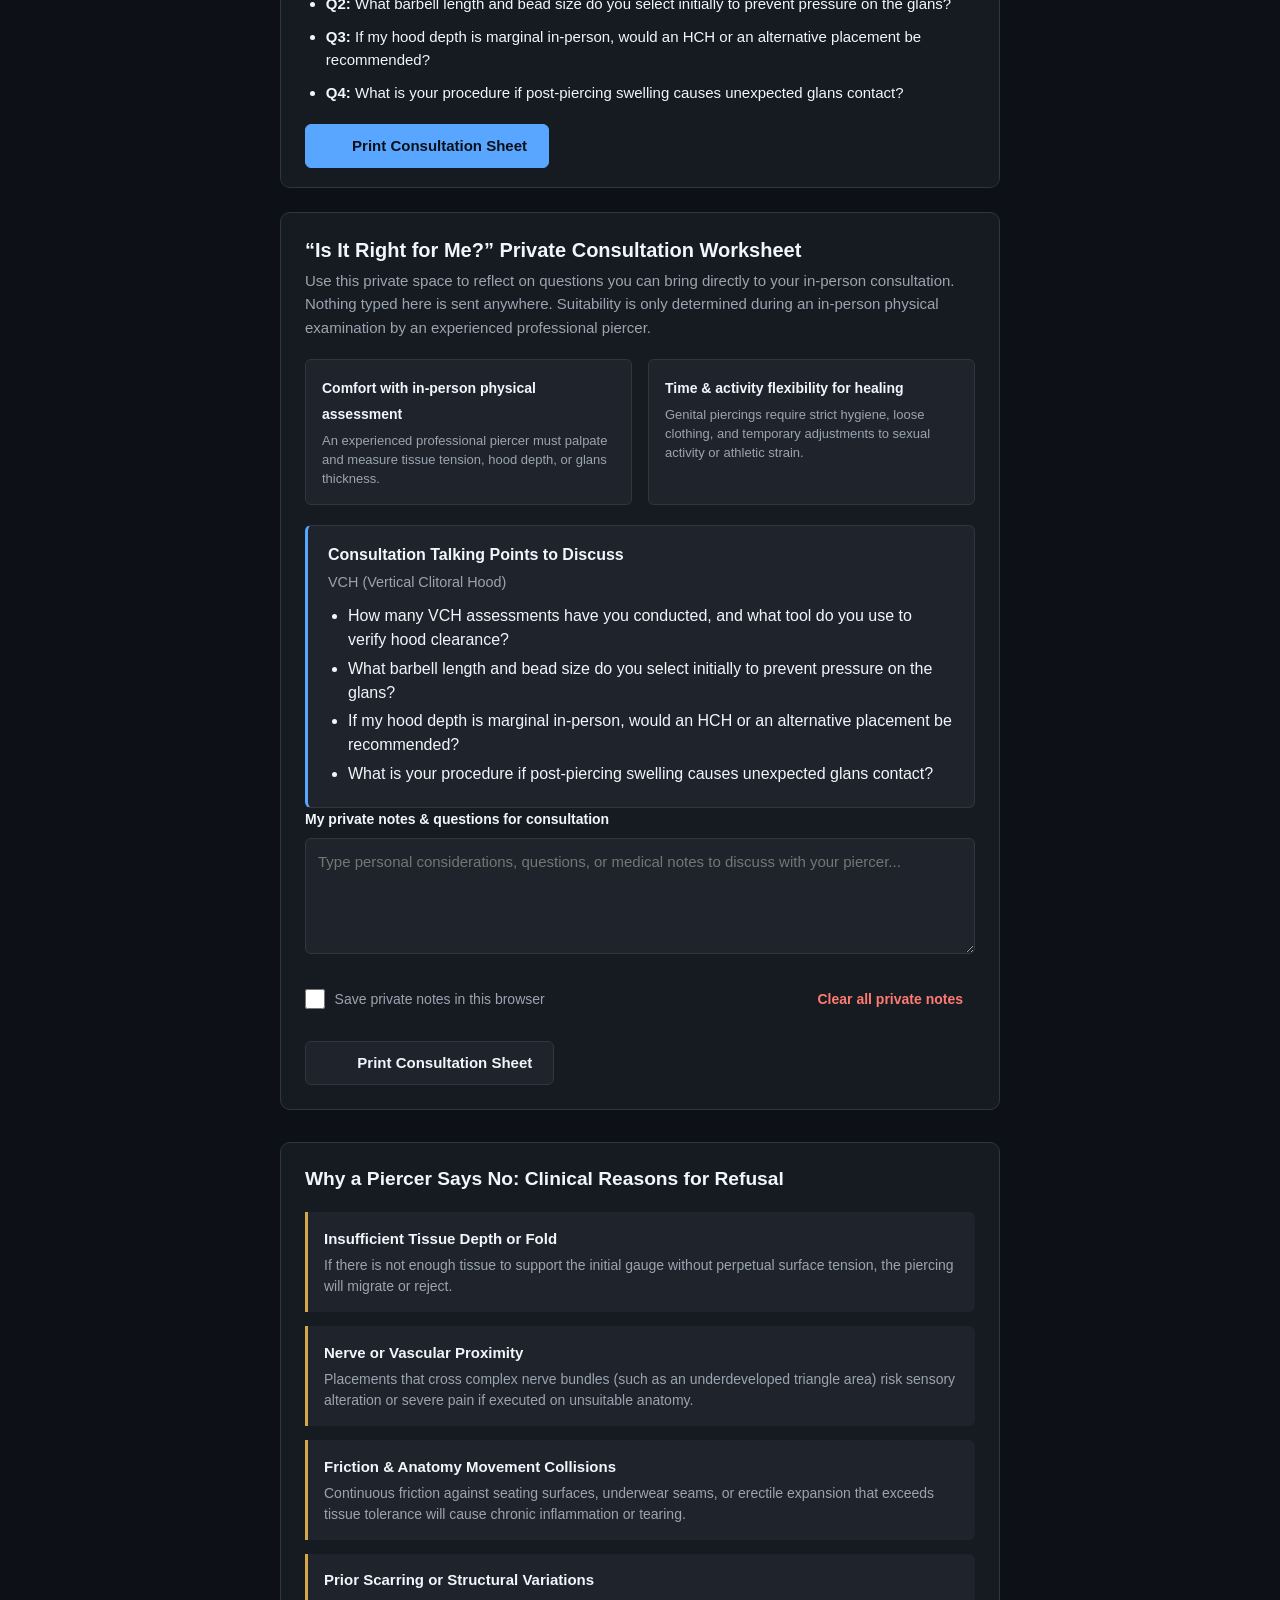
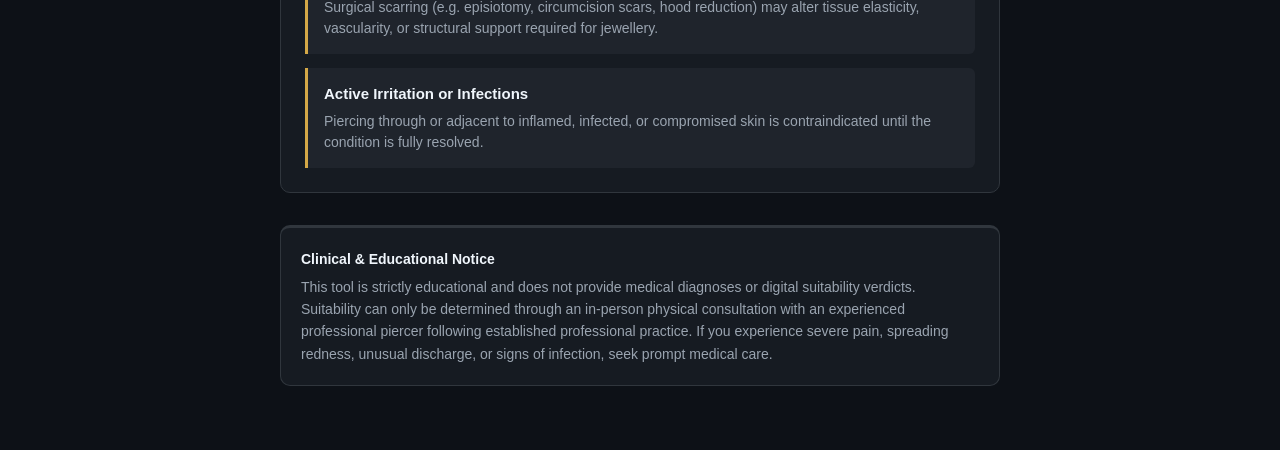
==== commit 94549082: "sync index.html from the live site The website copy of this tool moved on and the repo did not, so a" ====
--- a/index.html
+++ b/index.html
@@ -177,5 +177,6 @@
 <script src="js/i18n.js"></script>
 <script src="js/diagrams.js"></script>
 <script src="js/app.js"></script>
+<script src="../shared/tool-name.js" data-th="ตัวตรวจสอบความเหมาะสมทางกายวิภาคสำหรับการเจาะอวัยวะเพศ" data-en="Genital Piercing Anatomy Suitability Checker" defer></script>
 </body>
 </html>
